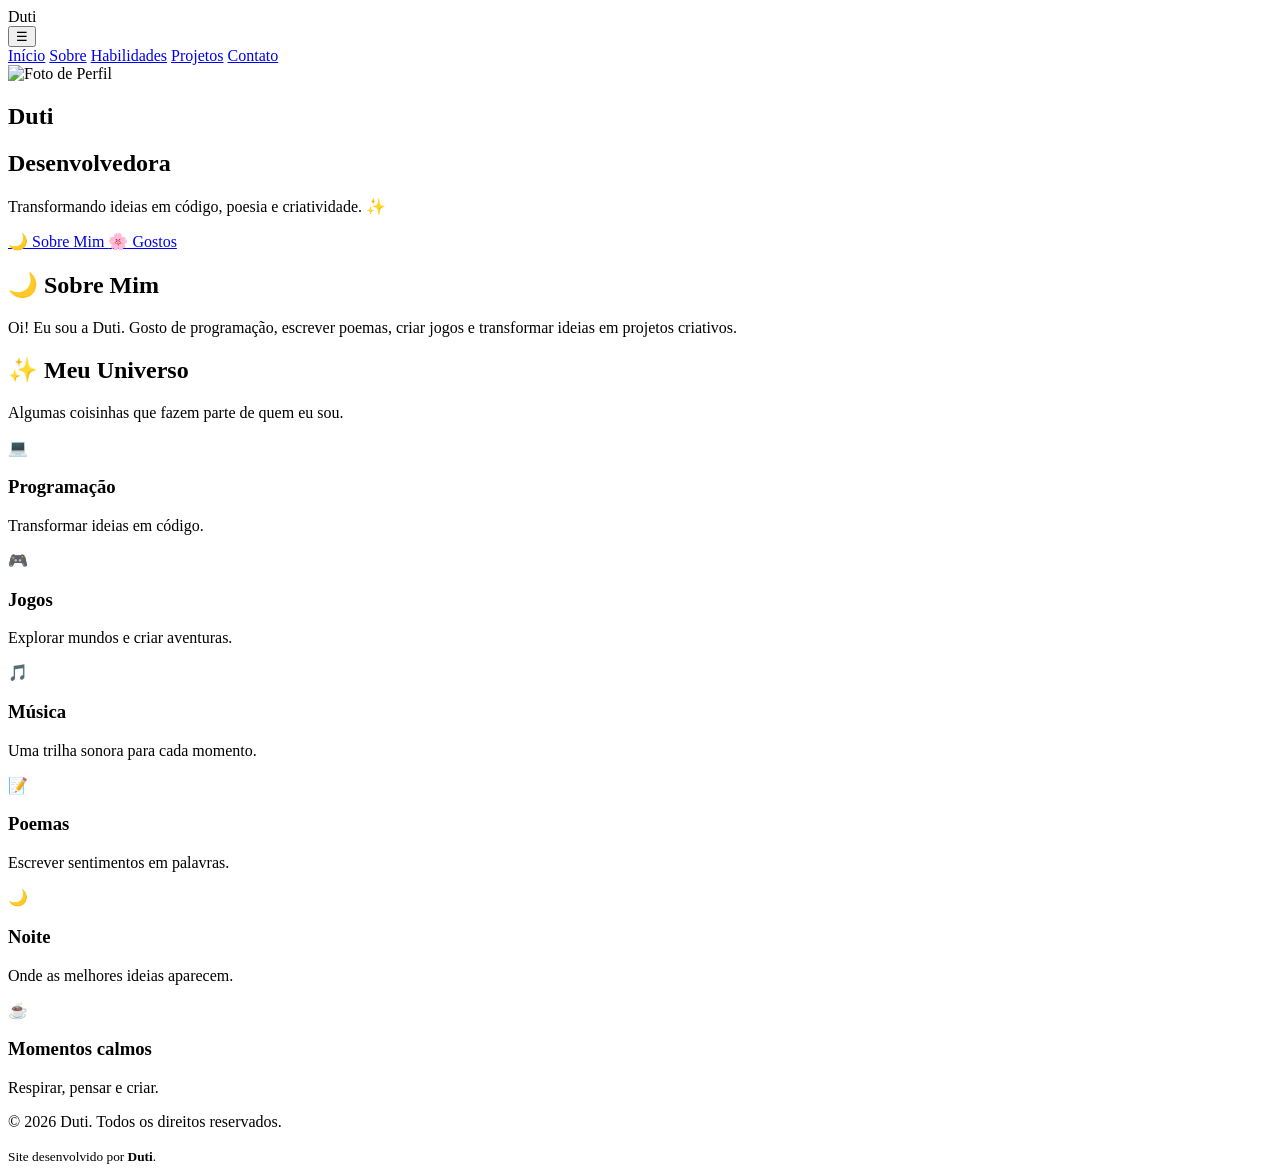
==== index.html @ 9204947a "Update index.html" ====
<!DOCTYPE html>
<html lang="pt-BR">

<head>

    <meta charset="UTF-8">

    <meta name="viewport"
          content="width=device-width, initial-scale=1.0">

    <title>Duti</title>

    <meta name="description"
          content="Portfólio oficial da Duti">

    <link rel="icon"
          href="favicon.png">

    <link rel="stylesheet"
          href="style.css">

    <link rel="stylesheet"
          href="animations.css">

    <link rel="stylesheet"
          href="responsive.css">

</head>

<body>

<header>

    <div class="logo">
        Duti
    </div>

    <button id="menuButton">
        ☰
    </button>

</header>

<nav id="menu">

    <a href="#home">Início</a>

    <a href="#about">Sobre</a>

    <a href="#skills">Habilidades</a>

    <a href="#projects">Projetos</a>

    <a href="#contact">Contato</a>

</nav>

<main>

    <!-- Início -->
    <section id="home">

        <div class="hero-card">

            <div class="moon"></div>

            <div class="avatar">

                <img src="profile.jpg" alt="Foto de Perfil">

            </div>

            <h1>Duti</h1>

            <h2 id="typing">
                Desenvolvedora
            </h2>

            <p>

                Transformando ideias em código,
                poesia e criatividade. ✨

            </p>

            <div class="buttons">

                <a href="#about">
                    🌙 Sobre Mim
                </a>

                <a href="#likes">
                    🌸 Gostos
                </a>

            </div>

        </div>

    </section>

    <!-- Sobre -->

    <section id="about">

        <h2>🌙 Sobre Mim</h2>

        <p>

            Oi! Eu sou a Duti.
            Gosto de programação, escrever poemas, criar jogos e transformar ideias em projetos criativos.

        </p>

    </section>

    <!-- Gostos -->

    <section id="likes">

    <h2>✨ Meu Universo</h2>

    <p class="universe-text">
        Algumas coisinhas que fazem parte de quem eu sou.
    </p>

    <div class="likes">

        <div class="like-card">
            💻
            <h3>Programação</h3>
            <p>Transformar ideias em código.</p>
        </div>

        <div class="like-card">
            🎮
            <h3>Jogos</h3>
            <p>Explorar mundos e criar aventuras.</p>
        </div>

        <div class="like-card">
            🎵
            <h3>Música</h3>
            <p>Uma trilha sonora para cada momento.</p>
        </div>

        <div class="like-card">
            📝
            <h3>Poemas</h3>
            <p>Escrever sentimentos em palavras.</p>
        </div>

        <div class="like-card">
            🌙
            <h3>Noite</h3>
            <p>Onde as melhores ideias aparecem.</p>
        </div>

        <div class="like-card">
            ☕
            <h3>Momentos calmos</h3>
            <p>Respirar, pensar e criar.</p>
        </div>

    </div>

</section>
    <!--
      <section id="hanako">

    <h2>🌸 Para Hanako💍</h2>

    <div class="letter">

        <span class="heart">💜</span>

        <p>

            Entre todas as coincidências da vida,
            você acabou se tornando uma das minhas favoritas.

            <br><br>

            Obrigada por estar aqui, por compartilhar momentos,
            conversas, risadas e por tornar os meus dias um
            pouquinho mais especiais.

            <br><br>

            Espero que este seja apenas um pequeno capítulo
            de uma história muito maior que ainda vamos escrever.

        </p>

        <div class="signature">

            Com carinho,<br>

            <strong>Duti 🌙</strong>

        </div>

    </div>

</section>
    -->
</main>

<script src="js/script.js"></script>

<script src="js/typing.js"></script>

      <footer>

    <p>
        © 2026 Duti. Todos os direitos reservados.
    </p>

    <small>
        Site desenvolvido por <strong>Duti</strong>.
    </small>

</footer>
</body>

</html>
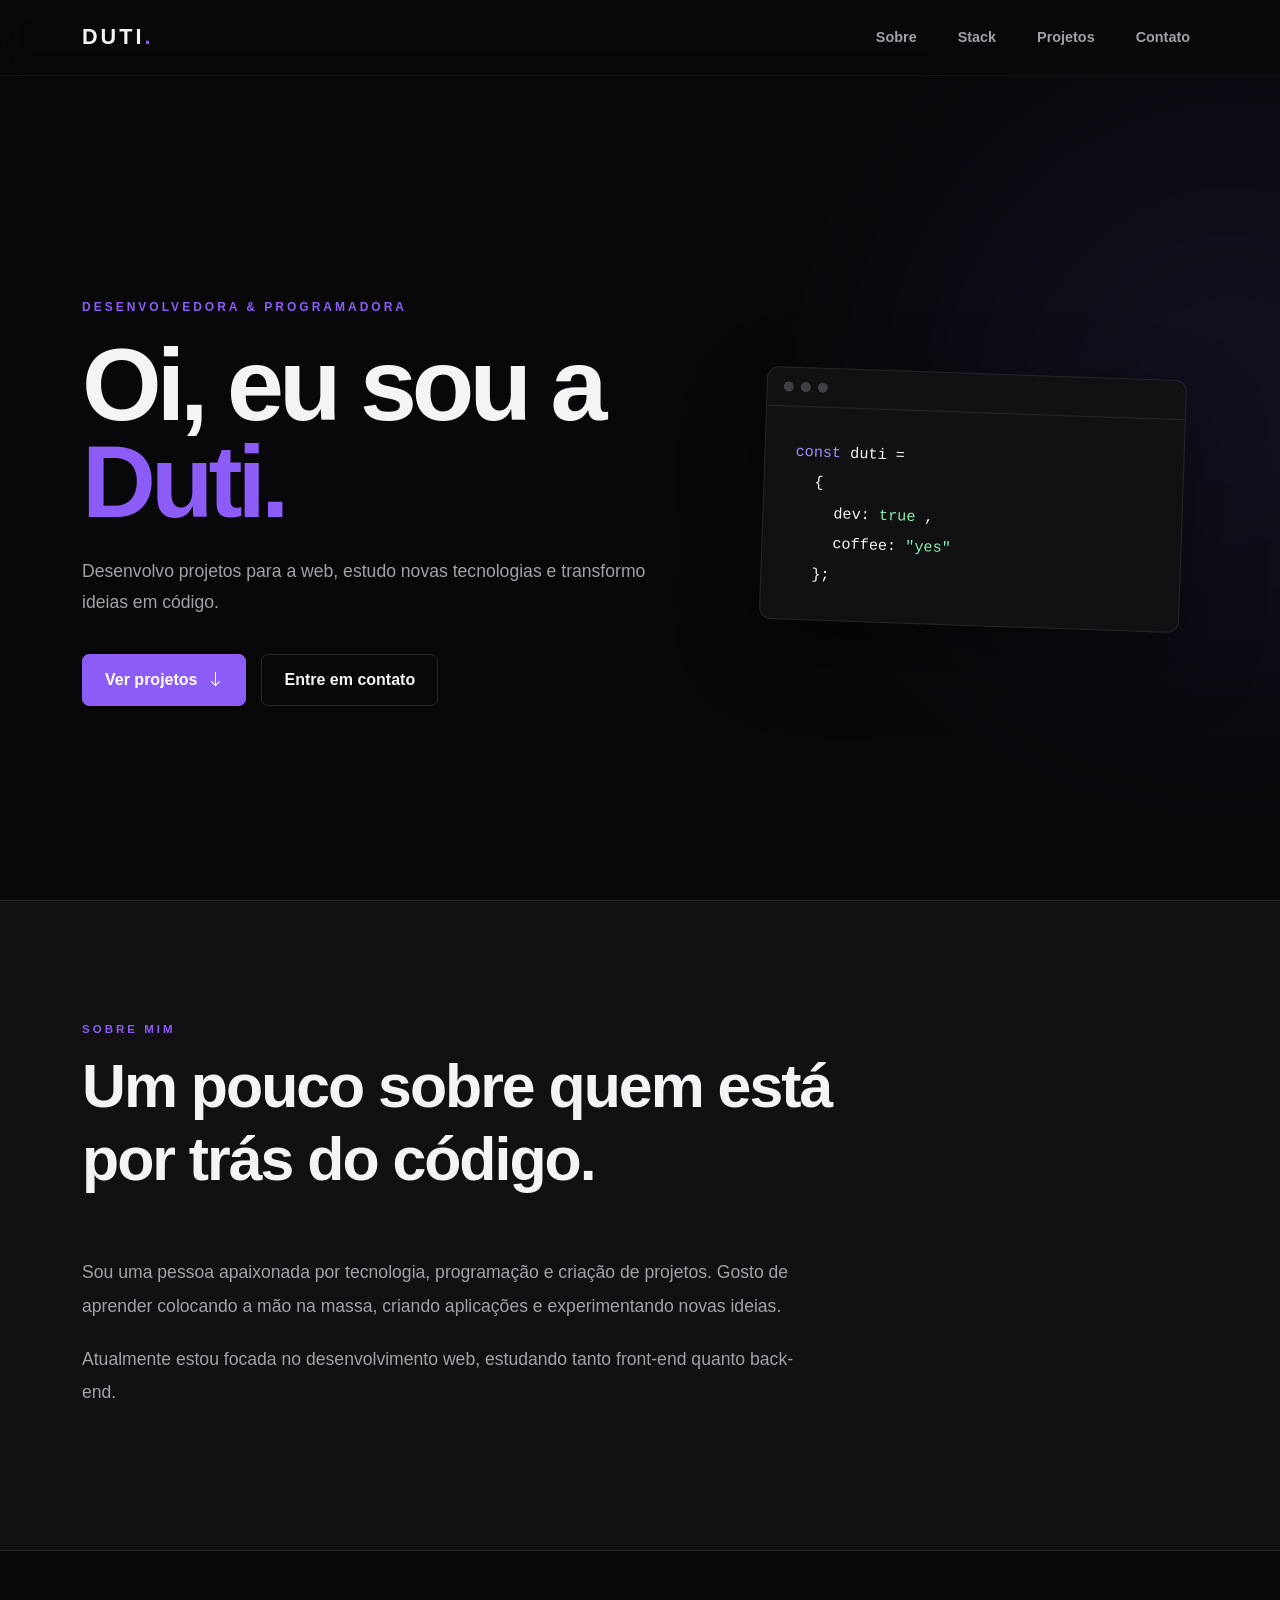
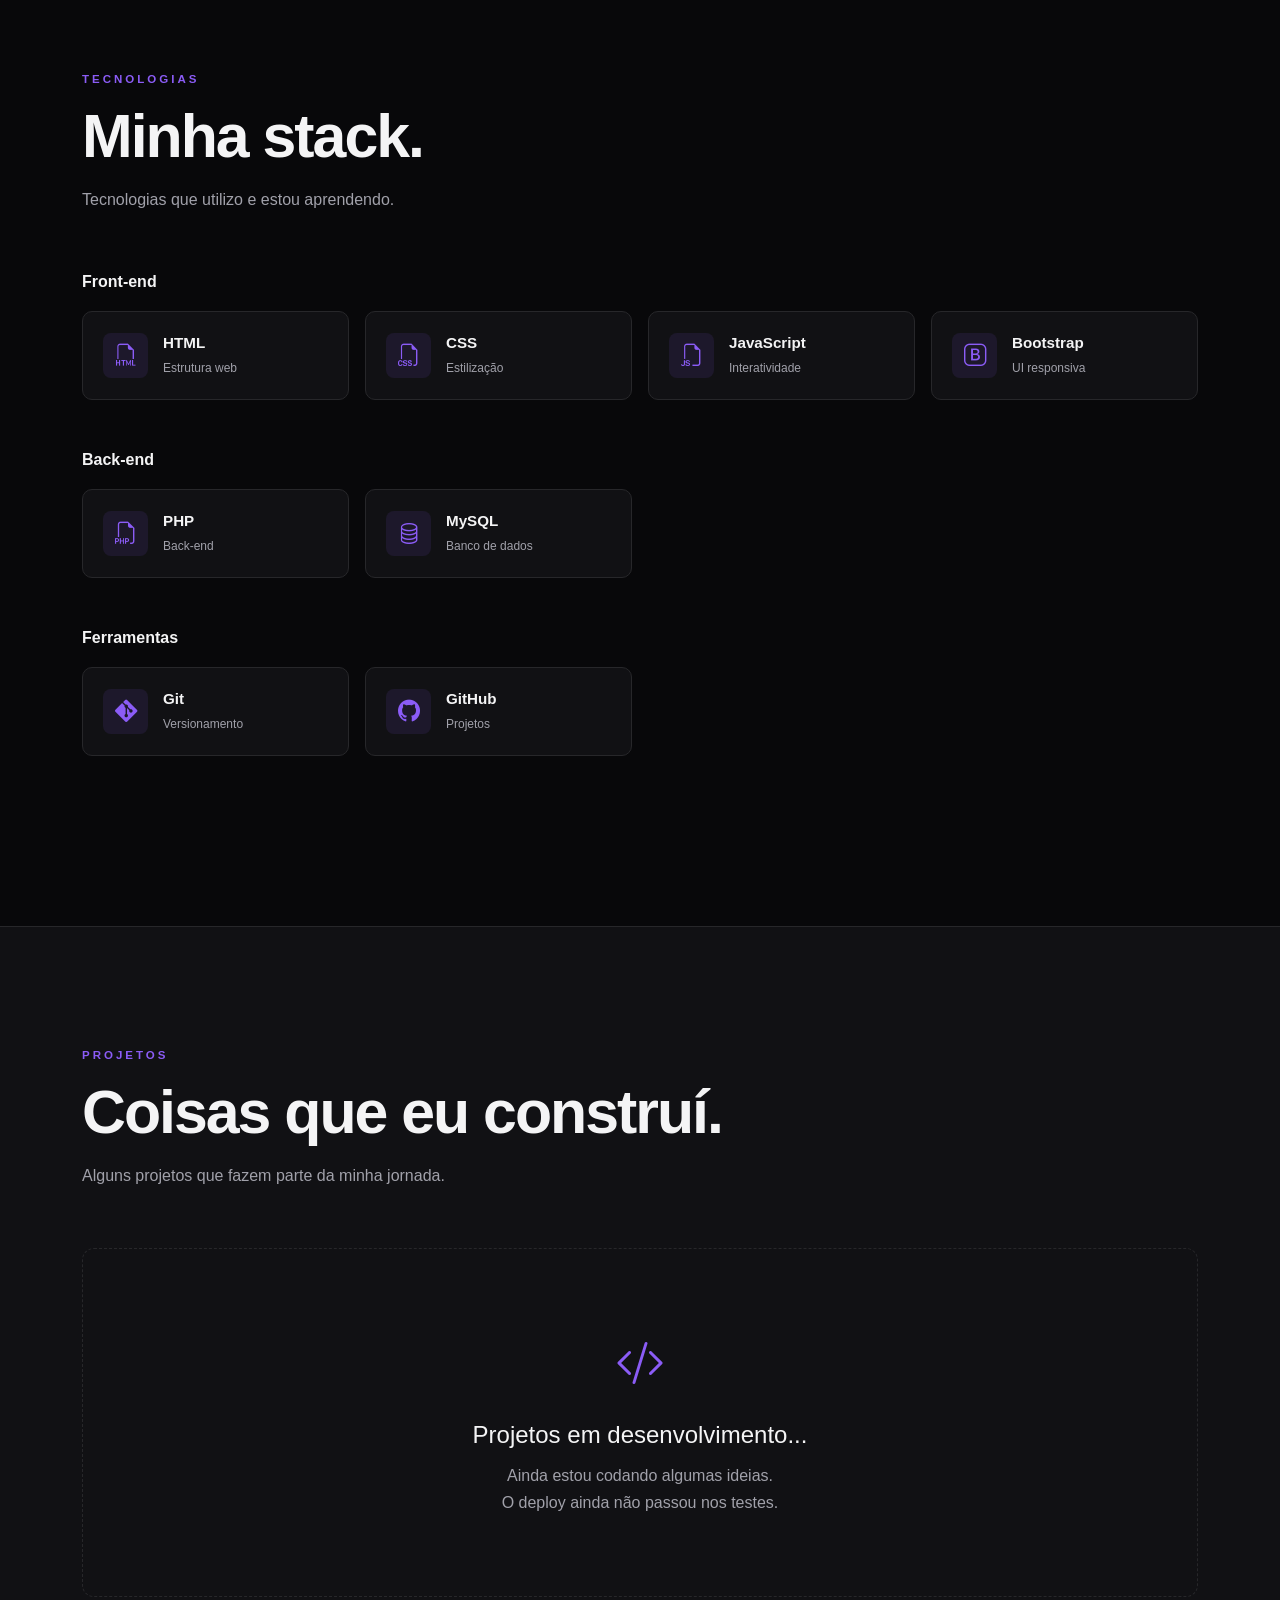
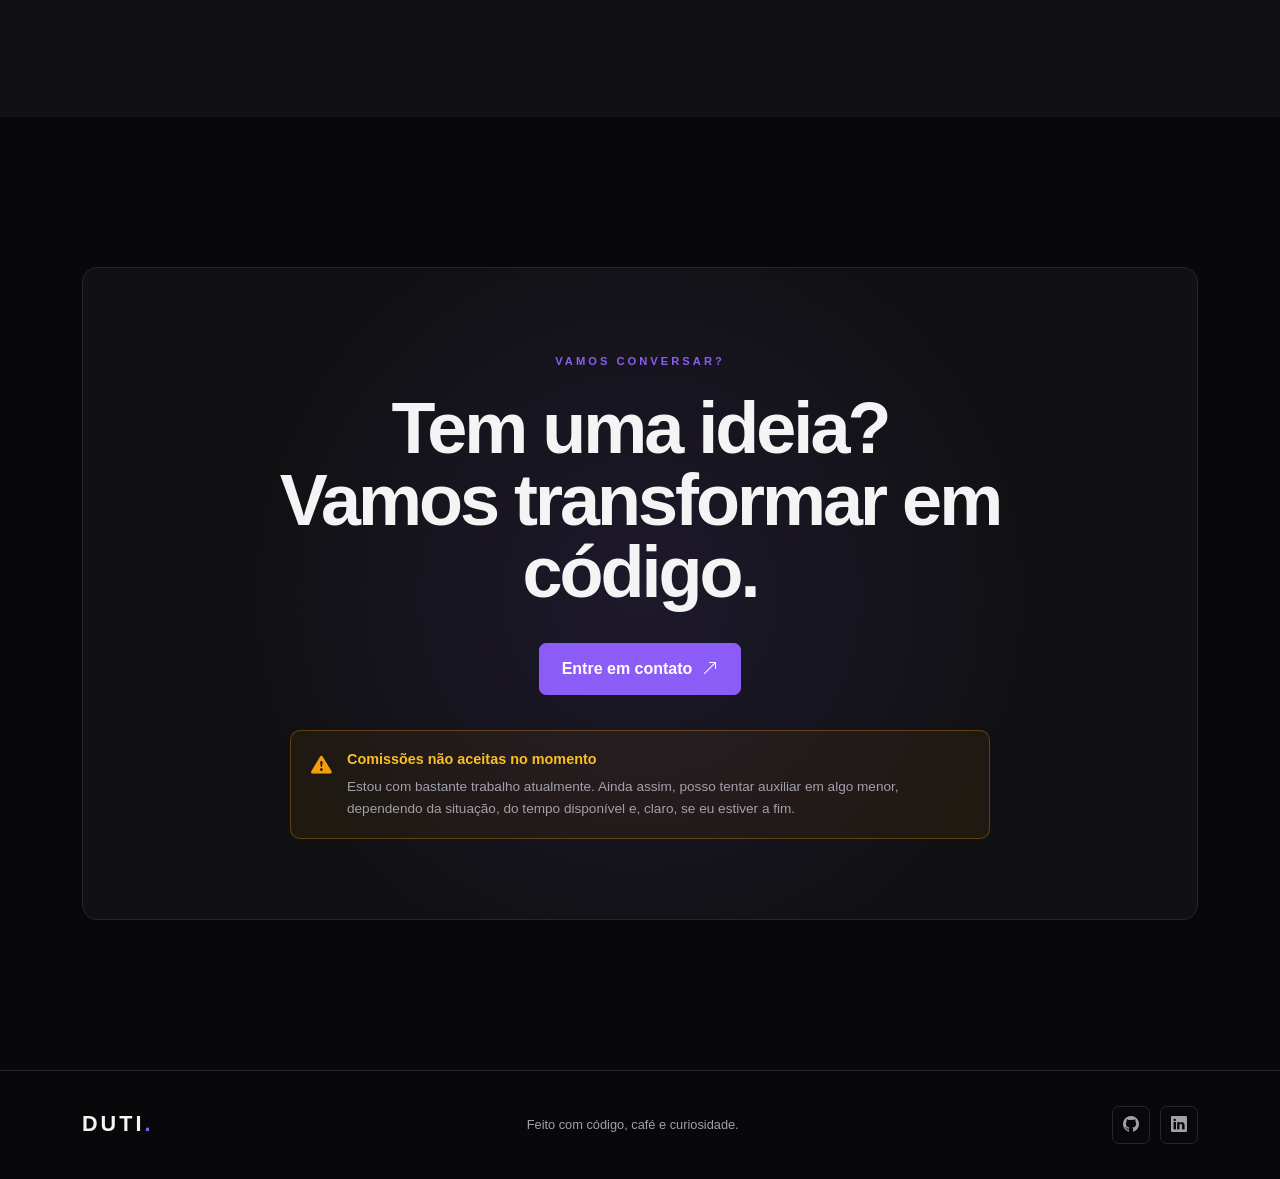
==== commit e5f2f321: "rework" ====
--- a/index.html
+++ b/index.html
@@ -3,224 +3,811 @@
 
 <head>
 
+    <!-- Configurações básicas -->
     <meta charset="UTF-8">
-
-    <meta name="viewport"
-          content="width=device-width, initial-scale=1.0">
-
-    <title>Duti</title>
-
-    <meta name="description"
-          content="Portfólio oficial da Duti">
-
-    <link rel="icon"
-          href="favicon.png">
-
-    <link rel="stylesheet"
-          href="style.css">
-
-    <link rel="stylesheet"
-          href="animations.css">
-
-    <link rel="stylesheet"
-          href="responsive.css">
+    <meta name="viewport" content="width=device-width, initial-scale=1.0">
+
+    <!-- SEO básico -->
+    <meta
+        name="description"
+        content="Portfólio da Duti — desenvolvimento web, programação e projetos."
+    >
+
+    <title>Duti — Desenvolvedora</title>
+
+
+    <!-- =====================================================
+         BOOTSTRAP
+         ===================================================== -->
+
+    <link
+        href="https://cdn.jsdelivr.net/npm/bootstrap@5.3.8/dist/css/bootstrap.min.css"
+        rel="stylesheet"
+    >
+
+
+    <!-- =====================================================
+         BOOTSTRAP ICONS
+         ===================================================== -->
+
+    <link
+        rel="stylesheet"
+        href="https://cdn.jsdelivr.net/npm/bootstrap-icons@1.13.1/font/bootstrap-icons.min.css"
+    >
+
+
+    <!-- =====================================================
+         NOSSO CSS
+         ===================================================== -->
+
+    <link rel="stylesheet" href="style.css">
 
 </head>
 
+
 <body>
 
-<header>
-
-    <div class="logo">
-        Duti
+
+    <!-- =====================================================
+         HEADER
+         ===================================================== -->
+
+    <header class="site-header">
+
+        <nav class="navbar navbar-expand-lg">
+
+            <div class="container">
+
+                <!-- Logo -->
+
+                <a href="#" class="navbar-brand logo">
+                    DUTI<span>.</span>
+                </a>
+
+
+                <!-- Botão mobile -->
+
+                <button
+                    class="navbar-toggler"
+                    type="button"
+                    data-bs-toggle="collapse"
+                    data-bs-target="#mainMenu"
+                    aria-controls="mainMenu"
+                    aria-expanded="false"
+                    aria-label="Abrir menu"
+                >
+
+                    <i class="bi bi-list"></i>
+
+                </button>
+
+
+                <!-- Menu -->
+
+                <div
+                    class="collapse navbar-collapse"
+                    id="mainMenu"
+                >
+
+                    <ul class="navbar-nav ms-auto">
+
+                        <li class="nav-item">
+                            <a
+                                class="nav-link"
+                                href="#sobre"
+                            >
+                                Sobre
+                            </a>
+                        </li>
+
+                        <li class="nav-item">
+                            <a
+                                class="nav-link"
+                                href="#stack"
+                            >
+                                Stack
+                            </a>
+                        </li>
+
+                        <li class="nav-item">
+                            <a
+                                class="nav-link"
+                                href="#projetos"
+                            >
+                                Projetos
+                            </a>
+                        </li>
+
+                        <li class="nav-item">
+                            <a
+                                class="nav-link"
+                                href="#contato"
+                            >
+                                Contato
+                            </a>
+                        </li>
+
+                    </ul>
+
+                </div>
+
+            </div>
+
+        </nav>
+
+    </header>
+
+
+
+    <!-- =====================================================
+         HERO
+         ===================================================== -->
+
+    <main>
+
+        <section class="hero">
+
+            <div class="container">
+
+                <div class="row align-items-center">
+
+                    <!-- Texto -->
+
+                    <div class="col-lg-7">
+
+                        <span class="hero-label">
+                            DESENVOLVEDORA & PROGRAMADORA
+                        </span>
+
+
+                        <h1 class="hero-title">
+
+                            Oi, eu sou a
+                            <span>Duti.</span>
+
+                        </h1>
+
+
+                        <p class="hero-description">
+
+                            Desenvolvo projetos para a web,
+                            estudo novas tecnologias e transformo
+                            ideias em código.
+
+                        </p>
+
+
+                        <!-- Botões -->
+
+                        <div class="hero-buttons">
+
+                            <a
+                                href="#projetos"
+                                class="btn btn-main"
+                            >
+                                Ver projetos
+                                <i class="bi bi-arrow-down"></i>
+                            </a>
+
+
+                            <a
+                                href="#contato"
+                                class="btn btn-outline-main"
+                            >
+                                Entre em contato
+                            </a>
+
+                        </div>
+
+                    </div>
+
+
+                    <!-- Elemento visual -->
+
+                    <div class="col-lg-5">
+
+                        <div class="hero-decoration">
+
+                            <div class="code-window">
+
+                                <div class="window-header">
+
+                                    <span></span>
+                                    <span></span>
+                                    <span></span>
+
+                                </div>
+
+
+                                <div class="code-content">
+
+                                    <p>
+                                        <span class="code-purple">
+                                            const
+                                        </span>
+
+                                        duti =
+                                    </p>
+
+                                    <p class="indent">
+
+                                        {
+
+                                    </p>
+
+                                    <p class="indent-2">
+
+                                        dev:
+                                        <span class="code-string">
+                                            true
+                                        </span>,
+
+                                    </p>
+
+                                    <p class="indent-2">
+
+                                        coffee:
+                                        <span class="code-string">
+                                            "yes"
+                                        </span>
+
+                                    </p>
+
+                                    <p class="indent">
+
+                                        };
+
+                                    </p>
+
+                                </div>
+
+                            </div>
+
+                        </div>
+
+                    </div>
+
+                </div>
+
+            </div>
+
+        </section>
+
+
+
+        <!-- =================================================
+             SOBRE
+             ================================================= -->
+
+        <section
+            id="sobre"
+            class="section about-section"
+        >
+
+            <div class="container">
+
+                <div class="section-heading">
+
+                    <span>
+                        SOBRE MIM
+                    </span>
+
+                    <h2>
+                        Um pouco sobre quem está por trás do código.
+                    </h2>
+
+                </div>
+
+
+                <div class="row">
+
+                    <div class="col-lg-8">
+
+                        <p class="about-text">
+
+                            Sou uma pessoa apaixonada por tecnologia,
+                            programação e criação de projetos.
+
+                            Gosto de aprender colocando a mão na massa,
+                            criando aplicações e experimentando novas
+                            ideias.
+
+                        </p>
+
+
+                        <p class="about-text">
+
+                            Atualmente estou focada no desenvolvimento
+                            web, estudando tanto front-end quanto
+                            back-end.
+
+                        </p>
+
+                    </div>
+
+                </div>
+
+            </div>
+
+        </section>
+
+
+
+        <!-- =================================================
+             STACK / TECNOLOGIAS
+             ================================================= -->
+
+        <section
+            id="stack"
+            class="section stack-section"
+        >
+
+            <div class="container">
+
+                <div class="section-heading">
+
+                    <span>
+                        TECNOLOGIAS
+                    </span>
+
+                    <h2>
+                        Minha stack.
+                    </h2>
+
+                    <p>
+                        Tecnologias que utilizo e estou aprendendo.
+                    </p>
+
+                </div>
+
+
+                <!-- Front-end -->
+
+                <div class="stack-category">
+
+                    <h3>
+                        Front-end
+                    </h3>
+
+
+                    <div class="row g-3">
+
+                        <div class="col-md-6 col-lg-3">
+
+                            <div class="tech-card">
+
+                                <i class="bi bi-filetype-html"></i>
+
+                                <div>
+                                    <strong>HTML</strong>
+                                    <small>Estrutura web</small>
+                                </div>
+
+                            </div>
+
+                        </div>
+
+
+                        <div class="col-md-6 col-lg-3">
+
+                            <div class="tech-card">
+
+                                <i class="bi bi-filetype-css"></i>
+
+                                <div>
+                                    <strong>CSS</strong>
+                                    <small>Estilização</small>
+                                </div>
+
+                            </div>
+
+                        </div>
+
+
+                        <div class="col-md-6 col-lg-3">
+
+                            <div class="tech-card">
+
+                                <i class="bi bi-filetype-js"></i>
+
+                                <div>
+                                    <strong>JavaScript</strong>
+                                    <small>Interatividade</small>
+                                </div>
+
+                            </div>
+
+                        </div>
+
+
+                        <div class="col-md-6 col-lg-3">
+
+                            <div class="tech-card">
+
+                                <i class="bi bi-bootstrap"></i>
+
+                                <div>
+                                    <strong>Bootstrap</strong>
+                                    <small>UI responsiva</small>
+                                </div>
+
+                            </div>
+
+                        </div>
+
+                    </div>
+
+                </div>
+
+
+
+                <!-- Back-end -->
+
+                <div class="stack-category">
+
+                    <h3>
+                        Back-end
+                    </h3>
+
+
+                    <div class="row g-3">
+
+                        <div class="col-md-6 col-lg-3">
+
+                            <div class="tech-card">
+
+                                <i class="bi bi-filetype-php"></i>
+
+                                <div>
+                                    <strong>PHP</strong>
+                                    <small>Back-end</small>
+                                </div>
+
+                            </div>
+
+                        </div>
+
+
+                        <div class="col-md-6 col-lg-3">
+
+                            <div class="tech-card">
+
+                                <i class="bi bi-database"></i>
+
+                                <div>
+                                    <strong>MySQL</strong>
+                                    <small>Banco de dados</small>
+                                </div>
+
+                            </div>
+
+                        </div>
+
+                    </div>
+
+                </div>
+
+
+
+                <!-- Ferramentas -->
+
+                <div class="stack-category">
+
+                    <h3>
+                        Ferramentas
+                    </h3>
+
+
+                    <div class="row g-3">
+
+                        <div class="col-md-6 col-lg-3">
+
+                            <div class="tech-card">
+
+                                <i class="bi bi-git"></i>
+
+                                <div>
+                                    <strong>Git</strong>
+                                    <small>Versionamento</small>
+                                </div>
+
+                            </div>
+
+                        </div>
+
+
+                        <div class="col-md-6 col-lg-3">
+
+                            <div class="tech-card">
+
+                                <i class="bi bi-github"></i>
+
+                                <div>
+                                    <strong>GitHub</strong>
+                                    <small>Projetos</small>
+                                </div>
+
+                            </div>
+
+                        </div>
+
+                    </div>
+
+                </div>
+
+            </div>
+
+        </section>
+
+
+
+        <!-- =================================================
+             PROJETOS
+             ================================================= -->
+
+<!-- =================================================
+     PROJETOS
+     ================================================= -->
+
+<section id="projetos" class="section projects-section">
+
+    <div class="container">
+
+        <div class="section-heading">
+
+            <span>PROJETOS</span>
+
+            <h2>Coisas que eu construí.</h2>
+
+            <p>
+                Alguns projetos que fazem parte da minha jornada.
+            </p>
+
+        </div>
+
+
+        <!-- =================================================
+     PROJETOS — EM DESENVOLVIMENTO
+     ================================================= -->
+
+<div class="projects-empty">
+
+    <i class="bi bi-code-slash"></i>
+
+    <h3>
+        Projetos em desenvolvimento...
+    </h3>
+
+    <p>
+        Ainda estou codando algumas ideias.
+        <br>
+        O deploy ainda não passou nos testes. 
+    </p>
+
+</div>
+
+        <!-- =================================================
+             MODELO DE PROJETO
+
+             Quando tiver um projeto interessante,
+             copie este bloco e preencha as informações.
+
+             Depois é só remover os comentários.
+             ================================================= -->
+
+        <!--
+
+        <div class="row g-4">
+
+            <div class="col-md-6">
+
+                <article class="project-card">
+
+                    <div class="project-image">
+
+                        <img
+                            src="assets/projetos/NOME-DA-IMAGEM.png"
+                            alt="Descrição do projeto"
+                        >
+
+                    </div>
+
+
+                    <div class="project-content">
+
+                        <span class="project-type">
+                            WEB
+                        </span>
+
+                        <h3>
+                            Nome do projeto
+                        </h3>
+
+                        <p>
+                            Descrição curta explicando
+                            o que o projeto faz.
+                        </p>
+
+
+                        <div class="project-tech">
+
+                            <span>HTML</span>
+                            <span>CSS</span>
+                            <span>JavaScript</span>
+
+                        </div>
+
+
+                        <div class="project-links">
+
+                            <a
+                                href="#"
+                                class="project-link"
+                                target="_blank"
+                            >
+                                Ver projeto
+                                <i class="bi bi-arrow-up-right"></i>
+                            </a>
+
+
+                            <a
+                                href="#"
+                                class="project-link github-link"
+                                target="_blank"
+                            >
+                                GitHub
+                                <i class="bi bi-github"></i>
+                            </a>
+
+                        </div>
+
+                    </div>
+
+                </article>
+
+            </div>
+
+        </div>
+
+        <--
+
+
+        <!-- =================================================
+             FUTUROS PROJETOS
+             =================================================
+
+             Adicione novos cards acima quando tiver
+             projetos que realmente queira mostrar.
+
+             ================================================= -->
+
     </div>
 
-    <button id="menuButton">
-        ☰
-    </button>
-
-</header>
-
-<nav id="menu">
-
-    <a href="#home">Início</a>
-
-    <a href="#about">Sobre</a>
-
-    <a href="#skills">Habilidades</a>
-
-    <a href="#projects">Projetos</a>
-
-    <a href="#contact">Contato</a>
-
-</nav>
-
-<main>
-
-    <!-- Início -->
-    <section id="home">
-
-        <div class="hero-card">
-
-            <div class="moon"></div>
-
-            <div class="avatar">
-
-                <img src="profile.jpg" alt="Foto de Perfil">
+</section>
+
+
+
+        <!-- =================================================
+             CONTATO
+             ================================================= -->
+
+        <section
+            id="contato"
+            class="section contact-section"
+        >
+
+            <div class="container">
+
+                <div class="contact-box">
+
+                    <span>
+                        VAMOS CONVERSAR?
+                    </span>
+
+                    <h2>
+                        Tem uma ideia?
+                        <br>
+                        Vamos transformar em código.
+                    </h2>
+
+
+                    <a
+                        href="contato.html"
+                        class="btn btn-main"
+                    >
+                        Entre em contato
+                        <i class="bi bi-arrow-up-right"></i>
+                    </a>
+
+                    <!-- =================================================
+     AVISO DE COMISSÕES
+     ================================================= -->
+
+    <div class="contact-notice">
+
+    <i class="bi bi-exclamation-triangle-fill"></i>
+
+    <div>
+
+        <strong>
+            Comissões não aceitas no momento
+        </strong>
+
+        <p>
+            Estou com bastante trabalho atualmente.
+            Ainda assim, posso tentar auxiliar em algo menor,
+            dependendo da situação, do tempo disponível e,
+            claro, se eu estiver a fim. 
+        </p>
+
+    </div>
+                </div>
+
+                
+
+    </div>
 
             </div>
 
-            <h1>Duti</h1>
-
-            <h2 id="typing">
-                Desenvolvedora
-            </h2>
-
-            <p>
-
-                Transformando ideias em código,
-                poesia e criatividade. ✨
-
-            </p>
-
-            <div class="buttons">
-
-                <a href="#about">
-                    🌙 Sobre Mim
-                </a>
-
-                <a href="#likes">
-                    🌸 Gostos
-                </a>
+        </section>
+
+    </main>
+
+
+
+    <!-- =====================================================
+         FOOTER
+         ===================================================== -->
+
+    <footer class="site-footer">
+
+        <div class="container">
+
+            <div class="footer-content">
+
+                <span class="logo">
+                    DUTI<span>.</span>
+                </span>
+
+                <p>
+                    Feito com código, café e curiosidade.
+                </p>
+
+                <div class="social-links">
+
+                    <a href="#" aria-label="GitHub">
+                        <i class="bi bi-github"></i>
+                    </a>
+
+                    <a href="#" aria-label="LinkedIn">
+                        <i class="bi bi-linkedin"></i>
+                    </a>
+
+                </div>
 
             </div>
 
         </div>
 
-    </section>
-
-    <!-- Sobre -->
-
-    <section id="about">
-
-        <h2>🌙 Sobre Mim</h2>
-
-        <p>
-
-            Oi! Eu sou a Duti.
-            Gosto de programação, escrever poemas, criar jogos e transformar ideias em projetos criativos.
-
-        </p>
-
-    </section>
-
-    <!-- Gostos -->
-
-    <section id="likes">
-
-    <h2>✨ Meu Universo</h2>
-
-    <p class="universe-text">
-        Algumas coisinhas que fazem parte de quem eu sou.
-    </p>
-
-    <div class="likes">
-
-        <div class="like-card">
-            💻
-            <h3>Programação</h3>
-            <p>Transformar ideias em código.</p>
-        </div>
-
-        <div class="like-card">
-            🎮
-            <h3>Jogos</h3>
-            <p>Explorar mundos e criar aventuras.</p>
-        </div>
-
-        <div class="like-card">
-            🎵
-            <h3>Música</h3>
-            <p>Uma trilha sonora para cada momento.</p>
-        </div>
-
-        <div class="like-card">
-            📝
-            <h3>Poemas</h3>
-            <p>Escrever sentimentos em palavras.</p>
-        </div>
-
-        <div class="like-card">
-            🌙
-            <h3>Noite</h3>
-            <p>Onde as melhores ideias aparecem.</p>
-        </div>
-
-        <div class="like-card">
-            ☕
-            <h3>Momentos calmos</h3>
-            <p>Respirar, pensar e criar.</p>
-        </div>
-
-    </div>
-
-</section>
-    <!--
-      <section id="hanako">
-
-    <h2>🌸 Para Hanako💍</h2>
-
-    <div class="letter">
-
-        <span class="heart">💜</span>
-
-        <p>
-
-            Entre todas as coincidências da vida,
-            você acabou se tornando uma das minhas favoritas.
-
-            <br><br>
-
-            Obrigada por estar aqui, por compartilhar momentos,
-            conversas, risadas e por tornar os meus dias um
-            pouquinho mais especiais.
-
-            <br><br>
-
-            Espero que este seja apenas um pequeno capítulo
-            de uma história muito maior que ainda vamos escrever.
-
-        </p>
-
-        <div class="signature">
-
-            Com carinho,<br>
-
-            <strong>Duti 🌙</strong>
-
-        </div>
-
-    </div>
-
-</section>
-    -->
-</main>
-
-<script src="js/script.js"></script>
-
-<script src="js/typing.js"></script>
-
-      <footer>
-
-    <p>
-        © 2026 Duti. Todos os direitos reservados.
-    </p>
-
-    <small>
-        Site desenvolvido por <strong>Duti</strong>.
-    </small>
-
-</footer>
+    </footer>
+
+
+
+    <!-- =====================================================
+         BOOTSTRAP JS
+         ===================================================== -->
+
+    <script
+        src="https://cdn.jsdelivr.net/npm/bootstrap@5.3.8/dist/js/bootstrap.bundle.min.js">
+    </script>
+
+
+    <!-- =====================================================
+         NOSSO JAVASCRIPT
+         ===================================================== -->
+
+    <script src="script.js"></script>
+
 </body>
 
-</html>
+</html>
--- a/style.css
+++ b/style.css
@@ -0,0 +1,1715 @@
+
+/* =========================================================
+   VARIÁVEIS DO PROJETO
+   ========================================================= */
+
+:root {
+
+    /* Cores principais */
+    --bg: #08080a;
+    --surface: #111114;
+    --card: #17171b;
+
+    /* Textos */
+    --text: #f4f4f5;
+    --muted: #a1a1aa;
+
+    /* Bordas */
+    --border: #27272a;
+
+    /* Cor principal da identidade */
+    --accent: #8b5cf6;
+    --accent-hover: #a78bfa;
+
+}
+
+
+/* =========================================================
+   CONFIGURAÇÕES GERAIS
+   ========================================================= */
+
+* {
+    margin: 0;
+    padding: 0;
+    box-sizing: border-box;
+}
+
+html {
+    scroll-behavior: smooth;
+}
+
+body {
+
+    background: var(--bg);
+    color: var(--text);
+
+    font-family:
+        Arial,
+        Helvetica,
+        sans-serif;
+
+    overflow-x: hidden;
+}
+
+
+/* Seleção de texto */
+
+::selection {
+    background: var(--accent);
+    color: white;
+}
+
+
+/* =========================================================
+   HEADER
+   ========================================================= */
+
+.site-header {
+
+    position: fixed;
+
+    top: 0;
+    left: 0;
+
+    width: 100%;
+
+    z-index: 1000;
+
+    background: rgba(8, 8, 10, 0.75);
+
+    border-bottom: 1px solid rgba(255, 255, 255, 0.05);
+
+    backdrop-filter: blur(16px);
+
+}
+
+
+/* Navbar */
+
+.navbar {
+    min-height: 75px;
+}
+
+
+/* Logo */
+
+.logo {
+
+    color: var(--text) !important;
+
+    font-size: 1.35rem;
+
+    font-weight: 900;
+
+    letter-spacing: 3px;
+
+    text-decoration: none;
+
+}
+
+
+/* Ponto da logo */
+
+.logo span {
+    color: var(--accent);
+}
+
+
+/* Botão mobile */
+
+.navbar-toggler {
+
+    border: 1px solid var(--border);
+
+    color: var(--text);
+
+    padding: 8px 12px;
+
+}
+
+
+/* Remove a aparência padrão do botão */
+
+.navbar-toggler:focus {
+    box-shadow: none;
+}
+
+
+/* Ícone do botão */
+
+.navbar-toggler i {
+    font-size: 1.4rem;
+}
+
+
+/* Links */
+
+.nav-link {
+
+    position: relative;
+
+    color: var(--muted) !important;
+
+    font-size: 0.9rem;
+
+    font-weight: 600;
+
+    margin-left: 25px;
+
+    transition: color 0.2s ease;
+
+}
+
+
+/* Hover dos links */
+
+.nav-link:hover {
+    color: var(--text) !important;
+}
+
+
+/* Pequena linha abaixo do link */
+
+.nav-link::after {
+
+    content: "";
+
+    position: absolute;
+
+    left: 0;
+    bottom: 3px;
+
+    width: 0;
+    height: 2px;
+
+    background: var(--accent);
+
+    transition: width 0.2s ease;
+
+}
+
+
+/* Mostra a linha */
+
+.nav-link:hover::after {
+    width: 100%;
+}
+
+
+/* =========================================================
+   HERO
+   ========================================================= */
+
+.hero {
+
+    position: relative;
+
+    min-height: 100vh;
+
+    display: flex;
+
+    align-items: center;
+
+    padding-top: 100px;
+
+    overflow: hidden;
+
+}
+
+
+/*
+   Brilho roxo no fundo.
+*/
+
+.hero::before {
+
+    content: "";
+
+    position: absolute;
+
+    width: 600px;
+    height: 600px;
+
+    top: 10%;
+    right: -250px;
+
+    background: var(--accent);
+
+    opacity: 0.08;
+
+    filter: blur(120px);
+
+    border-radius: 50%;
+
+    pointer-events: none;
+
+}
+
+
+/* Conteúdo do Hero */
+
+.hero .container {
+    position: relative;
+    z-index: 1;
+}
+
+
+/* Texto pequeno */
+
+.hero-label {
+
+    display: inline-block;
+
+    margin-bottom: 20px;
+
+    color: var(--accent);
+
+    font-size: 0.75rem;
+
+    font-weight: 800;
+
+    letter-spacing: 3px;
+
+}
+
+
+/* Título */
+
+.hero-title {
+
+    max-width: 800px;
+
+    margin-bottom: 25px;
+
+    color: var(--text);
+
+    font-size: clamp(
+        3.5rem,
+        8vw,
+        7rem
+    );
+
+    font-weight: 900;
+
+    line-height: 0.95;
+
+    letter-spacing: -5px;
+
+}
+
+
+/* Nome Duti */
+
+.hero-title span {
+    display: block;
+
+    color: var(--accent);
+}
+
+
+/* Descrição */
+
+.hero-description {
+
+    max-width: 600px;
+
+    margin-bottom: 35px;
+
+    color: var(--muted);
+
+    font-size: 1.1rem;
+
+    line-height: 1.8;
+
+}
+
+
+/* =========================================================
+   BOTÕES
+   ========================================================= */
+
+.hero-buttons {
+
+    display: flex;
+
+    align-items: center;
+
+    gap: 15px;
+
+}
+
+
+/* Botão principal */
+
+.btn-main {
+
+    display: inline-flex;
+
+    align-items: center;
+
+    gap: 10px;
+
+    padding: 13px 22px;
+
+    border: 1px solid var(--accent);
+
+    border-radius: 7px;
+
+    background: var(--accent);
+
+    color: white;
+
+    font-weight: 700;
+
+    text-decoration: none;
+
+    transition:
+        background 0.2s ease,
+        transform 0.2s ease,
+        box-shadow 0.2s ease;
+
+}
+
+
+/* Hover */
+
+.btn-main:hover {
+
+    background: var(--accent-hover);
+
+    color: white;
+
+    transform: translateY(-3px);
+
+    box-shadow:
+        0 10px 30px
+        rgba(139, 92, 246, 0.2);
+
+}
+
+
+/* Botão secundário */
+
+.btn-outline-main {
+
+    padding: 13px 22px;
+
+    border: 1px solid var(--border);
+
+    border-radius: 7px;
+
+    color: var(--text);
+
+    font-weight: 700;
+
+    transition:
+        border-color 0.2s ease,
+        color 0.2s ease,
+        background 0.2s ease;
+
+}
+
+
+/* Hover */
+
+.btn-outline-main:hover {
+
+    border-color: var(--accent);
+
+    color: var(--accent-hover);
+
+    background: rgba(139, 92, 246, 0.05);
+
+}
+
+
+/* =========================================================
+   JANELA DE CÓDIGO
+   ========================================================= */
+
+.hero-decoration {
+
+    display: flex;
+
+    justify-content: center;
+
+    align-items: center;
+
+}
+
+
+/* Janela */
+
+.code-window {
+
+    width: 100%;
+
+    max-width: 420px;
+
+    overflow: hidden;
+
+    border: 1px solid var(--border);
+
+    border-radius: 12px;
+
+    background: var(--surface);
+
+    box-shadow:
+        0 30px 80px
+        rgba(0, 0, 0, 0.4);
+
+    transform: rotate(2deg);
+
+    transition: transform 0.3s ease;
+
+}
+
+
+/* Ao passar o mouse */
+
+.code-window:hover {
+    transform: rotate(0deg) translateY(-5px);
+}
+
+
+/* Barra superior */
+
+.window-header {
+
+    display: flex;
+
+    gap: 7px;
+
+    padding: 14px 16px;
+
+    border-bottom: 1px solid var(--border);
+
+}
+
+
+/* Bolinhas */
+
+.window-header span {
+
+    width: 10px;
+    height: 10px;
+
+    border-radius: 50%;
+
+    background: #3f3f46;
+
+}
+
+
+/* Área do código */
+
+.code-content {
+
+    padding: 30px;
+
+    font-family:
+        "Courier New",
+        monospace;
+
+    font-size: 0.95rem;
+
+    line-height: 2;
+
+}
+
+
+/* Remove margem dos parágrafos */
+
+.code-content p {
+    margin: 0;
+}
+
+
+/* Indentação */
+
+.indent {
+    padding-left: 20px;
+}
+
+.indent-2 {
+    padding-left: 40px;
+}
+
+
+/* Cor roxa */
+
+.code-purple {
+    color: var(--accent-hover);
+}
+
+
+/* Strings */
+
+.code-string {
+    color: #86efac;
+}
+
+
+/* =========================================================
+   SEÇÕES
+   ========================================================= */
+
+.section {
+
+    padding: 120px 0;
+
+}
+
+
+/* Cabeçalho de seção */
+
+.section-heading {
+
+    max-width: 800px;
+
+    margin-bottom: 60px;
+
+}
+
+
+/* Label */
+
+.section-heading > span {
+
+    display: block;
+
+    margin-bottom: 12px;
+
+    color: var(--accent);
+
+    font-size: 0.72rem;
+
+    font-weight: 800;
+
+    letter-spacing: 3px;
+
+}
+
+
+/* Título */
+
+.section-heading h2 {
+
+    margin-bottom: 15px;
+
+    color: var(--text);
+
+    font-size: clamp(
+        2.2rem,
+        5vw,
+        3.8rem
+    );
+
+    font-weight: 800;
+
+    letter-spacing: -2px;
+
+}
+
+
+/* Texto */
+
+.section-heading p {
+
+    margin: 0;
+
+    color: var(--muted);
+
+}
+
+
+/* =========================================================
+   SOBRE
+   ========================================================= */
+
+.about-section {
+
+    background: var(--surface);
+
+    border-top: 1px solid var(--border);
+
+    border-bottom: 1px solid var(--border);
+
+}
+
+
+/* Texto */
+
+.about-text {
+
+    margin-bottom: 20px;
+
+    color: var(--muted);
+
+    font-size: 1.1rem;
+
+    line-height: 1.9;
+
+}
+
+
+/* =========================================================
+   STACK
+   ========================================================= */
+
+.stack-category {
+
+    margin-bottom: 50px;
+
+}
+
+
+/* Nome da categoria */
+
+.stack-category h3 {
+
+    margin-bottom: 20px;
+
+    color: var(--text);
+
+    font-size: 1rem;
+
+    font-weight: 700;
+
+}
+
+
+/* =========================================================
+   CARD DE TECNOLOGIA
+   ========================================================= */
+
+.tech-card {
+
+    height: 100%;
+
+    display: flex;
+
+    align-items: center;
+
+    gap: 15px;
+
+    padding: 20px;
+
+    border: 1px solid var(--border);
+
+    border-radius: 10px;
+
+    background: var(--surface);
+
+    transition:
+        transform 0.2s ease,
+        border-color 0.2s ease,
+        background 0.2s ease;
+
+}
+
+
+/* Hover */
+
+.tech-card:hover {
+
+    transform: translateY(-4px);
+
+    border-color:
+        rgba(139, 92, 246, 0.5);
+
+    background:
+        rgba(139, 92, 246, 0.04);
+
+}
+
+
+/* Ícone */
+
+.tech-card > i {
+
+    display: flex;
+
+    align-items: center;
+    justify-content: center;
+
+    width: 45px;
+    height: 45px;
+
+    border-radius: 8px;
+
+    background:
+        rgba(139, 92, 246, 0.1);
+
+    color: var(--accent);
+
+    font-size: 1.4rem;
+
+}
+
+
+/* Nome */
+
+.tech-card strong {
+
+    display: block;
+
+    color: var(--text);
+
+    font-size: 0.95rem;
+
+}
+
+
+/* Descrição */
+
+.tech-card small {
+
+    color: var(--muted);
+
+    font-size: 0.75rem;
+
+}
+
+
+/* =========================================================
+   PROJETOS
+   ========================================================= */
+
+.projects-section {
+
+    background: var(--surface);
+
+    border-top: 1px solid var(--border);
+
+}
+
+
+/* Card */
+
+.project-card {
+
+    height: 100%;
+
+    overflow: hidden;
+
+    border: 1px solid var(--border);
+
+    border-radius: 12px;
+
+    background: var(--bg);
+
+    transition:
+        transform 0.25s ease,
+        border-color 0.25s ease;
+
+}
+
+
+/* Hover */
+
+.project-card:hover {
+
+    transform: translateY(-6px);
+
+    border-color:
+        rgba(139, 92, 246, 0.5);
+
+}
+
+
+/* Imagem */
+
+.project-image {
+
+    height: 260px;
+
+    display: flex;
+
+    align-items: center;
+    justify-content: center;
+
+    background:
+
+        radial-gradient(
+            circle at center,
+            rgba(139, 92, 246, 0.15),
+            transparent 60%
+        ),
+
+        #0c0c0f;
+
+}
+
+
+/* Placeholder */
+
+.project-placeholder {
+
+    color:
+        rgba(255, 255, 255, 0.08);
+
+    font-size: 3rem;
+
+    font-weight: 900;
+
+    letter-spacing: 5px;
+
+}
+
+
+/* Conteúdo */
+
+.project-content {
+
+    padding: 28px;
+
+}
+
+
+/* Tipo */
+
+.project-type {
+
+    color: var(--accent);
+
+    font-size: 0.7rem;
+
+    font-weight: 800;
+
+    letter-spacing: 2px;
+
+}
+
+
+/* Título */
+
+.project-content h3 {
+
+    margin: 10px 0;
+
+    color: var(--text);
+
+    font-size: 1.4rem;
+
+}
+
+
+/* Descrição */
+
+.project-content p {
+
+    color: var(--muted);
+
+    line-height: 1.7;
+
+}
+
+
+/* Tecnologias */
+
+.project-tech {
+
+    display: flex;
+
+    flex-wrap: wrap;
+
+    gap: 8px;
+
+    margin: 20px 0;
+
+}
+
+
+/* Badge */
+
+.project-tech span {
+
+    padding: 5px 10px;
+
+    border: 1px solid var(--border);
+
+    border-radius: 5px;
+
+    color: var(--muted);
+
+    font-size: 0.7rem;
+
+}
+
+
+/* Link */
+
+.project-link {
+
+    display: inline-flex;
+
+    align-items: center;
+
+    gap: 8px;
+
+    color: var(--accent-hover);
+
+    font-size: 0.9rem;
+
+    font-weight: 700;
+
+    text-decoration: none;
+
+}
+
+
+/* Hover */
+
+.project-link:hover {
+    color: white;
+}
+
+
+/* =========================================================
+   CONTATO
+   ========================================================= */
+
+.contact-section {
+
+    padding: 150px 0;
+
+}
+
+
+/* Caixa */
+
+.contact-box {
+
+    position: relative;
+
+    overflow: hidden;
+
+    padding: 80px 40px;
+
+    border: 1px solid var(--border);
+
+    border-radius: 15px;
+
+    text-align: center;
+
+    background:
+
+        radial-gradient(
+            circle at center,
+            rgba(139, 92, 246, 0.1),
+            transparent 60%
+        ),
+
+        var(--surface);
+
+}
+
+
+/* Label */
+
+.contact-box > span {
+
+    color: var(--accent);
+
+    font-size: 0.7rem;
+
+    font-weight: 800;
+
+    letter-spacing: 3px;
+
+}
+
+
+/* Título */
+
+.contact-box h2 {
+
+    max-width: 800px;
+
+    margin: 20px auto 35px;
+
+    color: var(--text);
+
+    font-size: clamp(
+        2.3rem,
+        6vw,
+        4.5rem
+    );
+
+    font-weight: 900;
+
+    line-height: 1;
+
+    letter-spacing: -3px;
+
+}
+
+
+/* =========================================================
+   FOOTER
+   ========================================================= */
+
+.site-footer {
+
+    padding: 35px 0;
+
+    border-top: 1px solid var(--border);
+
+    background: var(--bg);
+
+}
+
+
+/* Conteúdo */
+
+.footer-content {
+
+    display: flex;
+
+    align-items: center;
+
+    justify-content: space-between;
+
+    gap: 20px;
+
+}
+
+
+/* Texto */
+
+.footer-content p {
+
+    margin: 0;
+
+    color: var(--muted);
+
+    font-size: 0.8rem;
+
+}
+
+
+/* Redes sociais */
+
+.social-links {
+
+    display: flex;
+
+    gap: 10px;
+
+}
+
+
+/* Links */
+
+.social-links a {
+
+    display: flex;
+
+    align-items: center;
+    justify-content: center;
+
+    width: 38px;
+    height: 38px;
+
+    border: 1px solid var(--border);
+
+    border-radius: 7px;
+
+    color: var(--muted);
+
+    text-decoration: none;
+
+    transition:
+        color 0.2s ease,
+        border-color 0.2s ease;
+
+}
+
+
+/* Hover */
+
+.social-links a:hover {
+
+    color: var(--accent);
+
+    border-color: var(--accent);
+
+}
+
+
+/* =========================================================
+   RESPONSIVIDADE
+   ========================================================= */
+
+@media (max-width: 991px) {
+
+    /* Menu mobile */
+
+    .navbar-nav {
+
+        padding: 20px 0;
+
+    }
+
+    .nav-link {
+
+        margin-left: 0;
+
+        padding: 10px 0 !important;
+
+    }
+
+
+    /* Hero */
+
+    .hero {
+
+        padding-top: 140px;
+
+        padding-bottom: 80px;
+
+    }
+
+
+    /* Código */
+
+    .hero-decoration {
+
+        margin-top: 70px;
+
+    }
+
+
+    /* Título */
+
+    .hero-title {
+
+        letter-spacing: -3px;
+
+    }
+
+}
+
+
+@media (max-width: 576px) {
+
+    /* Seções */
+
+    .section {
+
+        padding: 90px 0;
+
+    }
+
+
+    /* Hero */
+
+    .hero {
+
+        min-height: auto;
+
+    }
+
+
+    /* Título */
+
+    .hero-title {
+
+        font-size: 3.5rem;
+
+        letter-spacing: -3px;
+
+    }
+
+
+    /* Botões */
+
+    .hero-buttons {
+
+        flex-direction: column;
+
+        align-items: stretch;
+
+    }
+
+
+    .hero-buttons .btn {
+
+        text-align: center;
+
+    }
+
+
+    /* Janela de código */
+
+    .code-window {
+
+        transform: none;
+
+    }
+
+
+    /* Contato */
+
+    .contact-box {
+
+        padding: 60px 20px;
+
+    }
+
+
+    /* Footer */
+
+    .footer-content {
+
+        flex-direction: column;
+
+        text-align: center;
+
+    }
+
+}
+
+
+
+/* =================================================
+   PROJETOS — ESTADO VAZIO
+   ================================================= */
+
+.projects-empty {
+
+    padding: 80px 30px;
+
+    border: 1px dashed var(--border);
+    border-radius: 12px;
+
+    background: var(--surface);
+
+    text-align: center;
+
+}
+
+
+/* Ícone */
+
+.projects-empty i {
+
+    display: block;
+
+    margin-bottom: 20px;
+
+    color: var(--accent);
+
+    font-size: 3rem;
+
+}
+
+
+/* Título */
+
+.projects-empty h3 {
+
+    margin-bottom: 12px;
+
+    color: var(--text);
+
+    font-size: 1.5rem;
+
+}
+
+
+/* Texto */
+
+.projects-empty p {
+
+    margin: 0;
+
+    color: var(--muted);
+
+    line-height: 1.7;
+
+}
+
+
+
+
+/* =================================================
+   AVISO DE COMISSÕES
+   ================================================= */
+
+.contact-notice {
+
+    max-width: 700px;
+
+    display: flex;
+
+    align-items: flex-start;
+
+    gap: 15px;
+
+    margin: 35px auto 0;
+
+    padding: 18px 20px;
+
+    border: 1px solid rgba(245, 158, 11, 0.3);
+
+    border-radius: 10px;
+
+    background: rgba(245, 158, 11, 0.06);
+
+    text-align: left;
+
+}
+
+
+/* Ícone */
+
+.contact-notice > i {
+
+    flex-shrink: 0;
+
+    color: #f59e0b;
+
+    font-size: 1.3rem;
+
+}
+
+
+/* Título */
+
+.contact-notice strong {
+
+    display: block;
+
+    margin-bottom: 5px;
+
+    color: #fbbf24;
+
+    font-size: 0.9rem;
+
+}
+
+
+/* Texto */
+
+.contact-notice p {
+
+    margin: 0;
+
+    color: var(--muted);
+
+    font-size: 0.85rem;
+
+    line-height: 1.6;
+
+}
+
+
+/* =========================================================
+   PÁGINA DE CONTATO
+   ========================================================= */
+
+.contact-page {
+
+    min-height: 100vh;
+
+    display: flex;
+
+    align-items: center;
+
+    padding: 140px 0 100px;
+
+}
+
+
+/* Conteúdo */
+
+.contact-page-content {
+
+    width: 100%;
+
+    max-width: 800px;
+
+    margin: 0 auto;
+
+}
+
+
+/* Label */
+
+.contact-page-label {
+
+    display: block;
+
+    margin-bottom: 15px;
+
+    color: var(--accent);
+
+    font-size: 0.72rem;
+
+    font-weight: 800;
+
+    letter-spacing: 3px;
+
+}
+
+
+/* Título */
+
+.contact-page h1 {
+
+    margin-bottom: 15px;
+
+    color: var(--text);
+
+    font-size: clamp(3rem, 7vw, 5rem);
+
+    font-weight: 900;
+
+    letter-spacing: -3px;
+
+}
+
+
+/* Descrição */
+
+.contact-page-description {
+
+    margin-bottom: 45px;
+
+    color: var(--muted);
+
+    font-size: 1.05rem;
+
+    line-height: 1.7;
+
+}
+
+
+/* =========================================================
+   MÉTODOS DE CONTATO
+   ========================================================= */
+
+.contact-method {
+
+    display: flex;
+
+    align-items: center;
+
+    gap: 18px;
+
+    margin-bottom: 15px;
+
+    padding: 20px;
+
+    border: 1px solid var(--border);
+
+    border-radius: 10px;
+
+    background: var(--surface);
+
+    transition:
+        transform 0.2s ease,
+        border-color 0.2s ease;
+
+}
+
+
+/* Hover */
+
+.contact-method:hover {
+
+    transform: translateX(5px);
+
+    border-color:
+        rgba(139, 92, 246, 0.5);
+
+}
+
+
+/* Ícone */
+
+.contact-method-icon {
+
+    flex-shrink: 0;
+
+    display: flex;
+
+    align-items: center;
+
+    justify-content: center;
+
+    width: 48px;
+    height: 48px;
+
+    border-radius: 9px;
+
+    background:
+        rgba(139, 92, 246, 0.1);
+
+    color: var(--accent);
+
+    font-size: 1.4rem;
+
+}
+
+
+/* Informações */
+
+.contact-method-info {
+
+    flex: 1;
+
+}
+
+
+.contact-method-info span {
+
+    display: block;
+
+    margin-bottom: 3px;
+
+    color: var(--muted);
+
+    font-size: 0.75rem;
+
+}
+
+
+.contact-method-info strong {
+
+    display: block;
+
+    color: var(--text);
+
+    font-size: 0.95rem;
+
+}
+
+
+.contact-method-info small {
+
+    display: block;
+
+    margin-top: 4px;
+
+    color: var(--muted);
+
+    font-size: 0.75rem;
+
+}
+
+
+/* =========================================================
+   LINK
+   ========================================================= */
+
+.contact-method-link {
+
+    display: flex;
+
+    align-items: center;
+
+    gap: 7px;
+
+    color: var(--accent-hover);
+
+    font-size: 0.85rem;
+
+    font-weight: 700;
+
+    text-decoration: none;
+
+}
+
+
+.contact-method-link:hover {
+
+    color: white;
+
+}
+
+
+/* =========================================================
+   STATUS
+   ========================================================= */
+
+.contact-status {
+
+    padding: 6px 10px;
+
+    border: 1px solid var(--border);
+
+    border-radius: 5px;
+
+    color: var(--muted) !important;
+
+    font-size: 0.7rem !important;
+
+    font-weight: 700;
+
+}
+
+
+/* =========================================================
+   VOLTAR
+   ========================================================= */
+
+.contact-back {
+
+    display: inline-flex;
+
+    align-items: center;
+
+    gap: 8px;
+
+    margin-top: 30px;
+
+    color: var(--muted);
+
+    font-size: 0.85rem;
+
+    text-decoration: none;
+
+    transition: color 0.2s ease;
+
+}
+
+
+.contact-back:hover {
+
+    color: var(--text);
+
+}
+
+
+/* =========================================================
+   MOBILE
+   ========================================================= */
+
+@media (max-width: 576px) {
+
+    .contact-page {
+
+        padding: 120px 20px 80px;
+
+    }
+
+
+    .contact-method {
+
+        align-items: flex-start;
+
+    }
+
+
+    .contact-method-link,
+    .contact-status {
+
+        margin-left: auto;
+
+    }
+
+}
+
